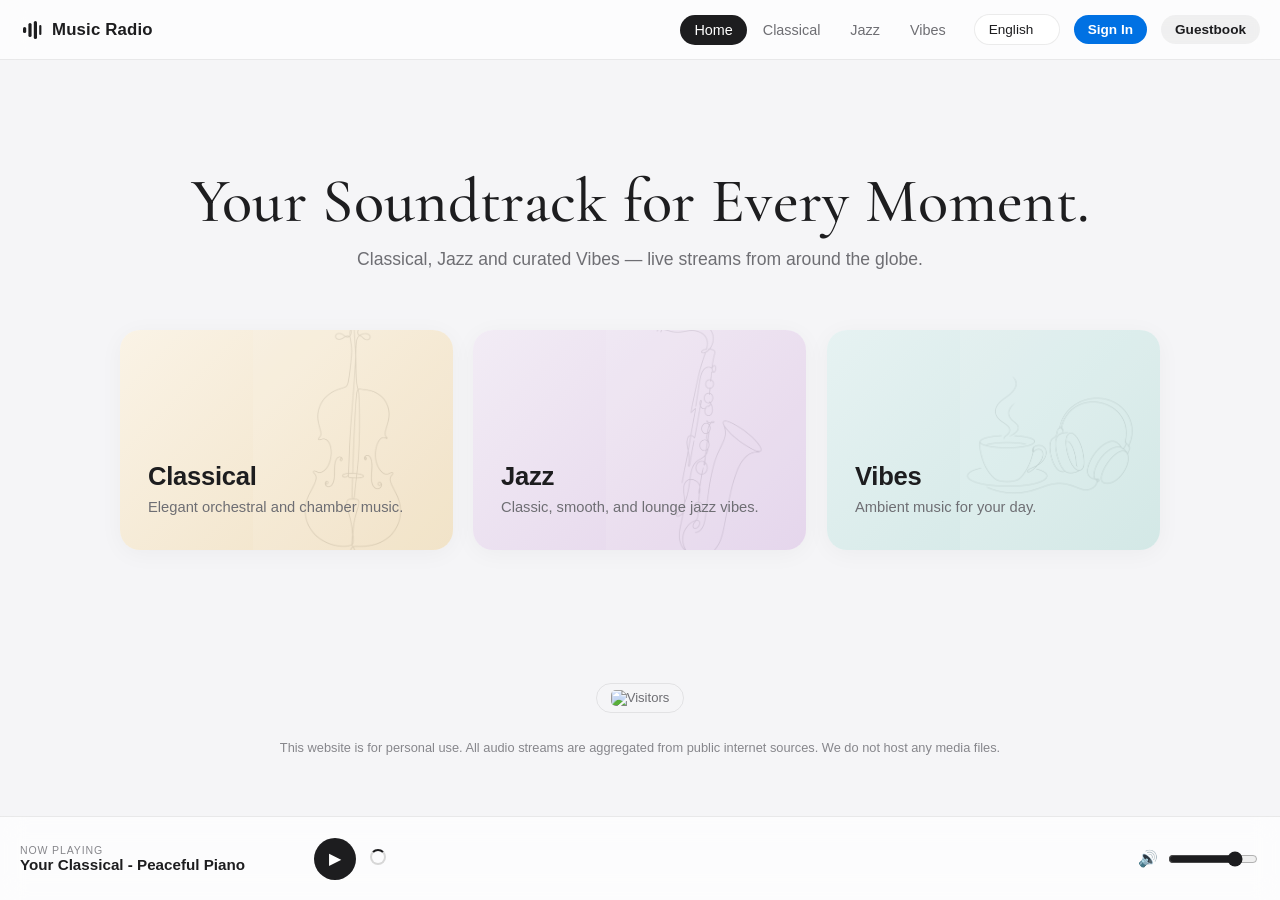
==== index.html @ c6575f0f "Heart .favorited strict state, un-heart toggle, My Favorites sidebar tab, ?v=19.0" ====
<!DOCTYPE html>
<html lang="en">
<head>
  <meta charset="UTF-8" />
  <meta name="viewport" content="width=device-width, initial-scale=1.0" />
  <meta http-equiv="Cache-Control" content="no-cache, no-store, must-revalidate" />
  <meta http-equiv="Pragma" content="no-cache" />
  <meta http-equiv="Expires" content="0" />

  <title data-i18n="home.title">Music Radio — Multi-Channel Web Radio</title>
  <meta name="description" content="Your soundtrack for every moment — Classical, Jazz and Vibes, live streams from around the globe." />
  <link rel="icon" type="image/svg+xml" href="favicon.svg?v=19.0" />
  <link rel="apple-touch-icon" href="apple-touch-icon.png?v=19.0" />

  <link rel="preconnect" href="https://fonts.googleapis.com" />
  <link rel="preconnect" href="https://fonts.gstatic.com" crossorigin />
  <link href="https://fonts.googleapis.com/css2?family=Cormorant+Garamond:ital,wght@0,300;0,400;0,500;0,600;0,700;1,400;1,500&family=Playfair+Display:ital,wght@0,400;0,600;0,700;1,400&display=swap" rel="stylesheet" />
  <link rel="stylesheet" href="css/style.css?v=19.0" />
</head>
<body data-page="home">
  <nav class="site-nav">
    <span class="nav-brand">
      <svg class="logo" width="24" height="24" viewBox="0 0 24 24" fill="none" aria-hidden="true">
        <rect x="3" y="9" width="3.2" height="6" rx="1.6"/>
        <rect x="8.4" y="5" width="3.2" height="14" rx="1.6"/>
        <rect x="13.8" y="3" width="3.2" height="18" rx="1.6"/>
        <rect x="19.2" y="7" width="2.2" height="10" rx="1.1"/>
      </svg>
      <span data-i18n="brand">Music Radio</span>
    </span>
    <div class="nav-links">
      <a href="index.html" class="active" data-i18n="nav.home">Home</a>
      <a href="classical.html" data-i18n="nav.classical">Classical</a>
      <a href="jazz.html" data-i18n="nav.jazz">Jazz</a>
      <a href="vibe.html" data-i18n="nav.vibes">Vibes</a>
      <a href="favorites.html" id="favorites-link" data-i18n="fav.title" hidden>My Favorites</a>
    </div>
    <div class="lang-wrap">
      <select id="lang-switcher" aria-label="Language"></select>
    </div>
    <div class="auth-area" id="auth-area"></div>
    <button class="nav-guestbook" id="guestbook-open" type="button" data-i18n="guestbook.title">Guestbook</button>
  </nav>

  <main class="wrap">
    <header class="hero">
      <h1 class="slogan" data-i18n="home.hero_title">Your Soundtrack for Every Moment.</h1>
      <p data-i18n="home.hero_sub">Classical, Jazz and curated Vibes — live streams from around the globe.</p>
    </header>
    <div class="portal-grid">
      <a class="portal classical" href="classical.html">
        <h2 data-i18n="home.classical_title">Classical</h2>
        <p data-i18n="home.classical_desc">Elegant orchestral and chamber music.</p>
      </a>
      <a class="portal jazz" href="jazz.html">
        <h2 data-i18n="home.jazz_title">Jazz</h2>
        <p data-i18n="home.jazz_desc">Classic, smooth, and lounge jazz vibes.</p>
      </a>
      <a class="portal vibes" href="vibe.html">
        <h2 data-i18n="home.vibes_title">Vibes</h2>
        <p data-i18n="home.vibes_desc">Ambient music for your day.</p>
      </a>
    </div>
  </main>

  <footer class="site-footer">
    <div class="visitor-badge" id="visitor-badge" aria-label="Visitors"></div>
    <p data-i18n="footer.disclaimer">This website is for personal use. All audio streams are aggregated from public internet sources. We do not host any media files.</p>
  </footer>

  <div class="audio-bar" id="audio-bar">
    <div class="np">
      <div class="np-label" data-i18n="player.now_playing">Now Playing</div>
      <div class="np-name empty" id="np-name" data-i18n="player.nothing">Select a station to begin</div>
    </div>
    <div class="controls">
      <button class="btn" id="player-toggle" aria-label="Play">
        <span data-icon>▶</span>
      </button>
    </div>
    <div class="status" id="player-status"></div>
    <div class="vol">
      <span id="vol-icon">🔊</span>
      <input type="range" id="vol-range" min="0" max="1" step="0.01" value="0.8" aria-label="Volume" />
    </div>
  </div>

  <script src="https://cdn.jsdelivr.net/npm/@supabase/supabase-js@2"></script>
  <script src="js/i18n.js?v=19.0"></script>
  <script src="js/auth.js?v=19.0"></script>
  <script src="js/guestbook.js?v=19.0"></script>
  <script src="js/favorites.js?v=19.0"></script>
  <script src="js/player.js?v=19.0"></script>
  <script src="js/counter.js?v=19.0"></script>
  <script src="js/autoplay.js?v=19.0"></script>
  <script>
    I18N.init();
    Player.init();
    Counter.init();
  </script>
</body>
</html>
---- css/style.css ----
/* ============================================================
   Music Radio — Apple Human Interface Guidelines (Light Mode)
   ============================================================ */

:root {
  --bg: #F5F5F7;
  --card: #FFFFFF;
  --text: #1D1D1F;
  --text-2: #6E6E73;
  --text-3: #86868B;
  --line: rgba(0, 0, 0, 0.08);
  --radius: 16px;
  --shadow: 0 4px 24px rgba(0, 0, 0, 0.04);
  --shadow-hover: 0 14px 34px rgba(0, 0, 0, 0.10);
  --font-sans: -apple-system, BlinkMacSystemFont, "SF Pro Display",
    "SF Pro Text", "Helvetica Neue", "Segoe UI", Roboto, Arial, sans-serif;
  --font-serif: "Playfair Display", "New York", "Iowan Old Style",
    "Palatino Linotype", Palatino, Georgia, "Times New Roman", serif;
  --font-slogan: "Cormorant Garamond", "Playfair Display", "New York",
    "Iowan Old Style", "Palatino Linotype", Palatino, Georgia, serif;
  --nav-h: 60px;
  --player-h: 84px;
  --accent: #0071E3;
}

* { box-sizing: border-box; }
html, body { margin: 0; padding: 0; }

body {
  display: flex;
  flex-direction: column;
  font-family: var(--font-sans);
  color: var(--text);
  background: var(--bg);
  min-height: 100vh;
  padding-bottom: calc(var(--player-h) + 28px);
  -webkit-font-smoothing: antialiased;
  text-rendering: optimizeLegibility;
}

/* push the footer to the absolute bottom even on short pages */
main {
  flex: 1 0 auto;
  width: 100%;
}

/* home: center the slogan + card group vertically in the free space */
body[data-page="home"] main {
  display: flex;
  flex-direction: column;
}
body[data-page="home"] .hero { margin-top: auto; }
body[data-page="home"] .portal-grid { margin-bottom: auto; }

a { color: inherit; text-decoration: none; }

/* per-page accent */
body[data-page="home"] { --accent: #0071E3; }
body[data-page="classical"] { --accent: #A67C1E; }
body[data-page="jazz"] { --accent: #8E44AD; }
body[data-page="vibes"] { --accent: #0E7C86; }
body[data-page="favorites"] { --accent: #FF3B30; }

/* ---------- Navigation (frosted glass) ---------- */
.site-nav {
  position: sticky;
  top: 0;
  z-index: 50;
  height: var(--nav-h);
  display: flex;
  align-items: center;
  gap: 4px;
  padding: 0 20px;
  background: rgba(255, 255, 255, 0.7);
  backdrop-filter: blur(12px);
  -webkit-backdrop-filter: blur(12px);
  border-bottom: 1px solid var(--line);
}

.nav-brand {
  display: flex;
  align-items: center;
  gap: 8px;
  font-weight: 700;
  font-size: 1.05rem;
  letter-spacing: 0.01em;
  margin-right: 8px;
}
.nav-brand .logo { color: var(--text); flex: 0 0 auto; }
.nav-brand .logo rect { fill: currentColor; }

.nav-links { display: flex; gap: 2px; margin-left: auto; }
.nav-links a {
  padding: 7px 14px;
  border-radius: 999px;
  font-size: 0.9rem;
  color: var(--text-2);
  transition: background 0.18s ease, color 0.18s ease;
}
.nav-links a:hover { background: rgba(0, 0, 0, 0.05); color: var(--text); }
.nav-links a.active { background: var(--text); color: #fff; }

.lang-wrap { margin-left: 10px; }
.lang-wrap select {
  appearance: none;
  -webkit-appearance: none;
  border: 1px solid var(--line);
  border-radius: 999px;
  padding: 7px 14px;
  font-size: 0.85rem;
  background: rgba(255, 255, 255, 0.8);
  color: var(--text);
  cursor: pointer;
}

/* ---------- Hero ---------- */
.hero { text-align: center; padding: 24px 20px 40px; }
.hero h1 {
  font-family: var(--font-serif);
  font-size: clamp(2.2rem, 5.5vw, 3.4rem);
  font-weight: 600;
  margin: 0 0 12px;
  letter-spacing: -0.01em;
  color: var(--text);
  animation: fadeInUp 1.5s cubic-bezier(0.16, 1, 0.3, 1) both;
}
.hero h1.slogan {
  font-family: var(--font-slogan);
  font-size: clamp(2.6rem, 6vw, 3.9rem);
  font-weight: 500;
  letter-spacing: 0.005em;
  line-height: 1.12;
  animation: elegantFadeUp 4s ease-out forwards;
}
.hero p {
  font-size: 1.1rem;
  color: var(--text-2);
  margin: 0;
  animation: elegantFadeUp 4s ease-out 0.7s both;
}

@keyframes fadeInUp {
  from { opacity: 0; transform: translateY(20px); }
  to   { opacity: 1; transform: translateY(0); }
}

@keyframes elegantFadeUp {
  from { opacity: 0; transform: translateY(28px); }
  to   { opacity: 1; transform: translateY(0); }
}

.wrap { max-width: 1080px; margin: 0 auto; padding: 0 20px; }

/* subpages breathe wider: sidebar + content share a roomier canvas */
body[data-page="classical"] .wrap,
body[data-page="jazz"] .wrap,
body[data-page="vibes"] .wrap { max-width: 1280px; }

.back-btn {
  display: inline-flex;
  align-items: center;
  gap: 7px;
  margin: 12px 0 4px;
  padding: 8px 16px;
  border-radius: 999px;
  border: 1px solid var(--line);
  background: var(--card);
  font-size: 0.88rem;
  color: var(--text);
  transition: transform 0.15s ease, box-shadow 0.15s ease;
}
.back-btn:hover { transform: translateX(-2px); box-shadow: var(--shadow); }

/* ---------- Sections & cards ---------- */
.station-section { margin: 10px 0 30px; }
.section-head {
  display: flex;
  align-items: baseline;
  justify-content: space-between;
  margin: 26px 0 12px;
}
.section-head h2 {
  margin: 0;
  font-size: 1.45rem;
  font-weight: 700;
  letter-spacing: -0.01em;
}
.section-head .count { font-size: 0.85rem; color: var(--text-3); }

.grid {
  display: grid;
  grid-template-columns: repeat(auto-fill, minmax(250px, 1fr));
  gap: 16px;
}

.card {
  background: var(--card);
  border-radius: var(--radius);
  padding: 22px 22px 24px;
  min-height: 104px;
  cursor: pointer;
  position: relative;
  box-shadow: var(--shadow);
  transition: transform 0.2s cubic-bezier(0.16, 1, 0.3, 1), box-shadow 0.2s ease;
}
.card:hover { transform: translateY(-4px); box-shadow: var(--shadow-hover); }
.card.playing { box-shadow: 0 0 0 2px var(--accent), var(--shadow); }
.card .c-name {
  font-weight: 600;
  font-size: 1rem;
  line-height: 1.3;
  padding-right: 8px;
}
.card .c-meta { font-size: 0.8rem; color: var(--text-3); margin-top: 6px; }

/* Favorites heart (bottom-right of each station card) */
.card-heart {
  position: absolute;
  bottom: 16px;
  right: 16px;
  width: 32px;
  height: 32px;
  border: none;
  border-radius: 50%;
  background: rgba(0, 0, 0, 0.04);
  color: var(--text-3);
  display: grid;
  place-items: center;
  cursor: pointer;
  padding: 0;
  transition: transform 0.15s ease, color 0.15s ease, background 0.15s ease;
}
.card-heart svg path {
  fill: transparent;
  stroke: currentColor;
  stroke-width: 1.7;
  transition: fill 0.15s ease;
}
.card-heart:hover { transform: scale(1.12); background: rgba(255, 59, 48, 0.10); color: #FF3B30; }
/* Favorited state: STRICTLY solid red regardless of hover state or device */
.card-heart.favorited,
.card-heart.favorited:hover {
  color: #FF3B30 !important;
  background: rgba(255, 59, 48, 0.10);
  border: none;
}
.card-heart.favorited svg path,
.card-heart.favorited:hover svg path {
  fill: #FF3B30 !important;
  stroke: #FF3B30 !important;
}
.card-heart.pop { animation: heartPop 0.3s ease; }
.card .c-meta { padding-right: 36px; }

@keyframes heartPop {
  0%   { transform: scale(1); }
  40%  { transform: scale(1.3); }
  100% { transform: scale(1); }
}

/* ---------- View All ---------- */
.view-all {
  display: block;
  margin: 18px auto 0;
  padding: 11px 26px;
  border-radius: 999px;
  border: 1px solid var(--line);
  background: var(--card);
  color: var(--text);
  font-size: 0.92rem;
  font-weight: 600;
  cursor: pointer;
  box-shadow: var(--shadow);
  transition: background 0.18s ease, transform 0.18s ease;
}
.view-all:hover { background: #fafafa; transform: translateY(-1px); }

/* ---------- Category navigation (sticky sidebar → mobile pills) ---------- */
.category-layout {
  display: grid;
  grid-template-columns: 230px minmax(0, 1fr);
  gap: 48px;
  align-items: start;
  margin: 20px 0 44px;
}

.category-nav {
  position: sticky;
  top: calc(var(--nav-h) + 18px);
  display: flex;
  flex-direction: column;
  gap: 3px;
  max-height: calc(100vh - var(--nav-h) - var(--player-h) - 36px);
  overflow-y: auto;
  overscroll-behavior: contain;
  padding-right: 4px;
  scrollbar-width: thin;
}

.category-nav button {
  display: flex;
  align-items: baseline;
  justify-content: space-between;
  gap: 10px;
  width: 100%;
  margin: 0;
  padding: 9px 13px;
  border: 1px solid transparent;
  border-radius: 11px;
  background: transparent;
  font-family: inherit;
  font-size: 0.9rem;
  line-height: 1.25;
  text-align: left;
  color: var(--text-2);
  cursor: pointer;
  transition: background 0.15s ease, color 0.15s ease, border-color 0.15s ease;
}
.category-nav button .cat-label { font-weight: 600; }
.category-nav button .cat-count {
  font-size: 0.74rem;
  color: var(--text-3);
  font-variant-numeric: tabular-nums;
  flex: 0 0 auto;
}
.category-nav button:hover { background: rgba(0, 0, 0, 0.045); color: var(--text); }
.category-nav button.active {
  background: var(--text);
  border-color: var(--text);
  color: #fff;
}
.category-nav button.active .cat-count { color: rgba(255, 255, 255, 0.68); }

.category-main { min-width: 0; }

/* content fade when switching category */
@keyframes stationFade {
  from { opacity: 0; transform: translateY(10px); }
  to   { opacity: 1; transform: translateY(0); }
}
.station-fade { animation: stationFade 0.28s cubic-bezier(0.16, 1, 0.3, 1) both; }

@media (prefers-reduced-motion: reduce) {
  .station-fade { animation: none; }
  .portal, .portal:hover { transition: none; transform: none; }
}

@media (max-width: 860px) {
  .category-layout {
    grid-template-columns: 1fr;
    gap: 4px;
    margin: 12px 0 32px;
  }
  .category-nav {
    position: sticky;
    top: var(--nav-h);
    z-index: 40;
    flex-direction: row;
    gap: 8px;
    max-height: none;
    overflow-x: auto;
    overflow-y: hidden;
    -webkit-overflow-scrolling: touch;
    scrollbar-width: none;
    padding: 10px 0;
    background: var(--bg);
  }
  .category-nav::-webkit-scrollbar { display: none; }
  .category-nav button {
    flex: 0 0 auto;
    width: auto;
    border-radius: 999px;
    border-color: var(--line);
    background: var(--card);
    color: var(--text);
    padding: 8px 15px;
    font-size: 0.86rem;
  }
  .category-nav button:hover { background: var(--card); }
  .category-nav button.active { background: var(--text); color: #fff; }
  .category-main { padding-top: 8px; }
}

/* ---------- Home portals ---------- */
.portal-grid {
  display: grid;
  grid-template-columns: repeat(auto-fit, minmax(260px, 1fr));
  align-items: stretch;
  gap: 20px;
  margin: 20px 0 44px;
  perspective: 1200px;
}
.portal {
  border-radius: 20px;
  padding: 32px 28px;
  min-height: 220px;
  height: 100%;
  position: relative;
  display: flex;
  flex-direction: column;
  justify-content: flex-end;
  overflow: hidden;
  color: var(--text);
  box-shadow: var(--shadow);
  transform-style: preserve-3d;
  transition: transform 0.4s cubic-bezier(0.22, 1, 0.36, 1), box-shadow 0.4s ease-out;
  will-change: transform;
}
.portal:hover {
  transform: rotateX(3deg) rotateY(-6deg) scale(1.02);
  box-shadow: 0 26px 52px rgba(0, 0, 0, 0.12);
}
.portal h2 { margin: 0 0 6px; font-size: 1.6rem; letter-spacing: -0.01em; position: relative; z-index: 1; }
.portal p { margin: 0; font-size: 0.92rem; color: var(--text-2); line-height: 1.45; position: relative; z-index: 1; }
.portal.classical { background: linear-gradient(135deg, #faf3e6, #f0e0c2); }
.portal.jazz { background: linear-gradient(135deg, #f2ecf5, #e3d2ea); }
.portal.vibes { background: linear-gradient(135deg, #e6f2f2, #cfe6e4); }

/* Watermark background images (subtle, right-anchored, cropped) */
.portal::after {
  content: "";
  position: absolute;
  top: 0;
  right: 0;
  bottom: 0;
  width: 60%;
  background-size: cover;
  background-position: center right;
  background-repeat: no-repeat;
  opacity: 0.10;
  pointer-events: none;
  z-index: 0;
}
.portal.classical::after { background-image: url("../assets/cello-bg.jpg"); }
.portal.jazz::after { background-image: url("../assets/sax-bg.jpg"); }
.portal.vibes::after { background-image: url("../assets/cafes-bg.jpg"); }

/* ---------- Footer ---------- */
.site-footer {
  width: 100%;
  max-width: 1080px;
  margin: 30px auto 0;
  padding: 20px;
  text-align: center;
  font-size: 0.8rem;
  color: var(--text-3);
}
.visitor-badge {
  display: inline-block;
  padding: 6px 14px;
  border-radius: 999px;
  border: 1px solid var(--line);
  margin-bottom: 14px;
  font-size: 0.82rem;
  color: var(--text-2);
}

/* ---------- Persistent audio player (light frosted) ---------- */
.audio-bar {
  position: fixed;
  left: 0;
  right: 0;
  bottom: 0;
  height: var(--player-h);
  z-index: 100;
  display: flex;
  align-items: center;
  gap: 14px;
  padding: 0 20px;
  background: rgba(255, 255, 255, 0.72);
  backdrop-filter: blur(12px);
  -webkit-backdrop-filter: blur(12px);
  border-top: 1px solid var(--line);
  color: var(--text);
}

.audio-bar .np { min-width: 0; flex: 0 1 280px; }
.audio-bar .np .np-label {
  font-size: 0.66rem;
  text-transform: uppercase;
  letter-spacing: 0.08em;
  color: var(--text-3);
}
.audio-bar .np .np-name {
  font-size: 0.95rem;
  font-weight: 600;
  white-space: nowrap;
  overflow: hidden;
  text-overflow: ellipsis;
}
.audio-bar .np .np-name.empty { color: var(--text-3); font-weight: 400; }

.audio-bar .controls { display: flex; align-items: center; gap: 10px; }
.audio-bar .btn {
  width: 42px;
  height: 42px;
  border-radius: 50%;
  border: none;
  cursor: pointer;
  display: grid;
  place-items: center;
  background: var(--text);
  color: #fff;
  font-size: 1rem;
  transition: transform 0.12s ease, background 0.15s ease;
}
.audio-bar .btn:hover { background: #000; }
.audio-bar .btn:active { transform: scale(0.94); }
.audio-bar .btn.playing { background: var(--accent); }

/* Buffering: hide the play/pause glyph and show a subtle spinner */
.audio-bar .btn.buffering [data-icon] { display: none; }
.audio-bar .btn.buffering::before {
  content: "";
  width: 15px;
  height: 15px;
  border: 2px solid rgba(255, 255, 255, 0.35);
  border-top-color: #fff;
  border-radius: 50%;
  animation: spin 0.8s linear infinite;
}

.audio-bar .status { font-size: 0.78rem; color: var(--text-3); flex: 0 0 auto; }
.audio-bar .vol { display: flex; align-items: center; gap: 8px; margin-left: auto; }
.audio-bar .vol input[type="range"] { width: 90px; accent-color: var(--text); }

.spin {
  display: inline-block;
  width: 16px;
  height: 16px;
  border: 2px solid rgba(0, 0, 0, 0.15);
  border-top-color: var(--text);
  border-radius: 50%;
  animation: spin 0.8s linear infinite;
}
@keyframes spin { to { transform: rotate(360deg); } }

/* ---------- Responsive ---------- */
@media (max-width: 640px) {
  .audio-bar { gap: 10px; padding: 0 12px; }
  .audio-bar .np { flex: 0 1 140px; }
  .audio-bar .vol { display: none; }
  .nav-brand { font-size: 0.95rem; }
  .nav-links a { padding: 6px 10px; font-size: 0.82rem; }
  .grid { grid-template-columns: 1fr; }
  .hero { padding: 24px 16px 28px; }
}

/* ---------- Auth (Supabase) ---------- */
.auth-area {
  display: flex;
  align-items: center;
  gap: 8px;
  margin-left: 10px;
}

.auth-signin,
.auth-signout,
.auth-chip {
  padding: 7px 14px;
  border-radius: 999px;
  font-size: 0.85rem;
  font-weight: 600;
  border: none;
  cursor: pointer;
  white-space: nowrap;
  transition: transform 0.15s ease, background 0.18s ease, color 0.18s ease,
    opacity 0.15s ease;
}
.auth-signin:active,
.auth-signout:active { transform: scale(0.96); }

.auth-signin {
  background: var(--accent);
  color: #fff;
}
.auth-signin:hover { opacity: 0.9; }

.auth-signout {
  background: transparent;
  border: 1px solid var(--line);
  color: var(--text-2);
}
.auth-signout:hover { background: rgba(0, 0, 0, 0.05); color: var(--text); }

.auth-chip {
  display: inline-flex;
  align-items: center;
  gap: 6px;
  max-width: 150px;
  overflow: hidden;
  text-overflow: ellipsis;
  background: rgba(0, 0, 0, 0.05);
  color: var(--text);
  font-weight: 500;
  cursor: default;
}

/* modal overlay */
.auth-overlay {
  position: fixed;
  inset: 0;
  z-index: 200;
  display: flex;
  align-items: center;
  justify-content: center;
  padding: 20px;
  background: rgba(0, 0, 0, 0.32);
  backdrop-filter: blur(8px);
  -webkit-backdrop-filter: blur(8px);
}
.auth-overlay[hidden] { display: none; }

.auth-modal {
  position: relative;
  width: 100%;
  max-width: 400px;
  background: var(--card);
  border-radius: 20px;
  padding: 32px 28px 26px;
  box-shadow: 0 24px 64px rgba(0, 0, 0, 0.16);
  animation: authFade 0.3s cubic-bezier(0.16, 1, 0.3, 1) both;
}

@keyframes authFade {
  from { opacity: 0; transform: translateY(14px) scale(0.98); }
  to   { opacity: 1; transform: translateY(0) scale(1); }
}

.auth-close {
  position: absolute;
  top: 14px;
  right: 14px;
  width: 30px;
  height: 30px;
  border-radius: 50%;
  border: none;
  background: rgba(0, 0, 0, 0.05);
  color: var(--text-2);
  font-size: 0.8rem;
  cursor: pointer;
  transition: background 0.15s ease;
}
.auth-close:hover { background: rgba(0, 0, 0, 0.1); }

.auth-title { margin: 0 0 6px; font-size: 1.45rem; font-weight: 700; letter-spacing: -0.01em; }
.auth-sub { margin: 0 0 22px; font-size: 0.88rem; color: var(--text-2); }

.auth-label {
  display: block;
  margin: 0 0 6px;
  font-size: 0.8rem;
  font-weight: 600;
  color: var(--text-2);
}

.auth-input {
  width: 100%;
  padding: 11px 14px;
  margin-bottom: 14px;
  border: 1px solid var(--line);
  border-radius: 12px;
  background: var(--bg);
  color: var(--text);
  font-family: inherit;
  font-size: 0.92rem;
  transition: border-color 0.15s ease, box-shadow 0.15s ease;
}
.auth-input:focus {
  outline: none;
  border-color: var(--accent);
  box-shadow: 0 0 0 3px rgba(0, 113, 227, 0.12);
  background: var(--card);
}

.auth-error,
.auth-note {
  margin: 0 0 14px;
  padding: 9px 12px;
  border-radius: 10px;
  font-size: 0.82rem;
  line-height: 1.4;
}
.auth-error { background: rgba(215, 0, 21, 0.08); color: #c7000f; }
.auth-note { background: rgba(0, 113, 227, 0.08); color: var(--accent); }
.auth-error[hidden], .auth-note[hidden] { display: none; }

.auth-submit {
  width: 100%;
  padding: 12px;
  border: none;
  border-radius: 999px;
  background: var(--accent);
  color: #fff;
  font-family: inherit;
  font-size: 0.92rem;
  font-weight: 600;
  cursor: pointer;
  transition: opacity 0.15s ease, transform 0.15s ease;
}
.auth-submit:hover { opacity: 0.9; }
.auth-submit:active { transform: scale(0.98); }
.auth-submit:disabled { opacity: 0.55; cursor: default; }

.auth-switch { margin: 18px 0 0; text-align: center; }
.auth-switch button {
  background: none;
  border: none;
  color: var(--accent);
  font-family: inherit;
  font-size: 0.85rem;
  font-weight: 600;
  cursor: pointer;
}
.auth-switch button:hover { text-decoration: underline; }

/* Honeypot: visually hidden, but a real text input (bots fill it, humans never see it) */
.hp-field {
  opacity: 0;
  position: absolute;
  z-index: -1;
  left: -9999px;
  pointer-events: none;
}

/* Toast (HIG-style dark pill, top center under the nav) */
.toast {
  position: fixed;
  top: calc(var(--nav-h) + 16px);
  left: 50%;
  transform: translateX(-50%) translateY(-8px);
  background: var(--text);
  color: #fff;
  font-size: 0.85rem;
  font-weight: 500;
  padding: 10px 18px;
  border-radius: 999px;
  box-shadow: 0 10px 30px rgba(0, 0, 0, 0.22);
  z-index: 300;
  max-width: min(92vw, 440px);
  text-align: center;
  opacity: 0;
  pointer-events: none;
  transition: opacity 0.25s ease, transform 0.25s ease;
}
.toast.show { opacity: 1; transform: translateX(-50%) translateY(0); }

/* "My Favorites" header link (visible only when signed in) */
.nav-links .nav-favorites::before { content: "♥ "; }

/* Favorites page */
.fav-empty {
  text-align: center;
  color: var(--text-3);
  font-size: 0.9rem;
  padding: 40px 0;
}

/* sign-up success panel (email confirmation pending) */
.auth-success { text-align: center; padding: 4px 0 2px; }
.auth-success-badge {
  width: 56px;
  height: 56px;
  border-radius: 50%;
  background: rgba(52, 199, 89, 0.12);
  color: #34c759;
  font-size: 1.6rem;
  font-weight: 700;
  display: grid;
  place-items: center;
  margin: 0 auto 16px;
}
.auth-success-msg {
  margin: 0 0 20px;
  font-size: 0.9rem;
  color: var(--text-2);
  line-height: 1.5;
}

@media (max-width: 640px) {
  .auth-chip { max-width: 96px; }
  .auth-signout { padding: 6px 10px; font-size: 0.78rem; }
  .auth-signin { padding: 6px 12px; font-size: 0.8rem; }
}

@media (prefers-reduced-motion: reduce) {
  .auth-modal { animation: none; }
  .guestbook-modal { animation: none; }
}

/* ---------- Guestbook (Supabase) ---------- */
.nav-guestbook {
  margin-left: 10px;
  padding: 7px 14px;
  border-radius: 999px;
  border: none;
  background: rgba(0, 0, 0, 0.05);
  color: var(--text);
  font-family: inherit;
  font-size: 0.85rem;
  font-weight: 600;
  cursor: pointer;
  white-space: nowrap;
  transition: background 0.18s ease, transform 0.15s ease;
}
.nav-guestbook:hover { background: rgba(0, 0, 0, 0.1); }
.nav-guestbook:active { transform: scale(0.96); }

.guestbook-overlay {
  position: fixed;
  inset: 0;
  z-index: 200;
  display: flex;
  align-items: center;
  justify-content: center;
  padding: 20px;
  background: rgba(0, 0, 0, 0.32);
  backdrop-filter: blur(10px);
  -webkit-backdrop-filter: blur(10px);
}
.guestbook-overlay[hidden] { display: none; }

.guestbook-modal {
  position: relative;
  width: 100%;
  max-width: 520px;
  max-height: min(80vh, 720px);
  display: flex;
  flex-direction: column;
  background: var(--card);
  border-radius: 20px;
  padding: 28px 26px 22px;
  box-shadow: 0 24px 64px rgba(0, 0, 0, 0.16);
  animation: authFade 0.3s cubic-bezier(0.16, 1, 0.3, 1) both;
}

.guestbook-head { padding-right: 34px; }
.guestbook-title { margin: 0 0 4px; font-size: 1.45rem; font-weight: 700; letter-spacing: -0.01em; }
.guestbook-sub { margin: 0; font-size: 0.88rem; color: var(--text-2); }

.guestbook-body {
  display: flex;
  flex-direction: column;
  min-height: 0;
  margin-top: 16px;
}

.gb-textarea { resize: vertical; min-height: 84px; }

.gb-feed {
  flex: 1;
  min-height: 0;
  overflow-y: auto;
  margin-top: 18px;
  padding-top: 14px;
  border-top: 1px solid var(--line);
  scrollbar-width: thin;
}
.gb-empty { text-align: center; color: var(--text-3); font-size: 0.85rem; padding: 14px 0; }
.gb-item {
  padding: 10px 12px;
  border-radius: 12px;
  background: rgba(0, 0, 0, 0.03);
  margin-bottom: 10px;
}
.gb-item-head {
  display: flex;
  justify-content: space-between;
  align-items: baseline;
  gap: 10px;
  margin-bottom: 3px;
}
.gb-item-name { font-weight: 600; font-size: 0.85rem; color: var(--text); }
.gb-item-time { font-size: 0.7rem; color: var(--text-3); white-space: nowrap; }
.gb-item-text { margin: 0; font-size: 0.9rem; color: var(--text-2); line-height: 1.45; word-break: break-word; }

/* ---------- Mobile header (≤768px): wrap into two rows, keep every control visible ---------- */
@media (max-width: 768px) {
  .site-nav {
    position: static;
    flex-wrap: wrap;
    height: auto;
    padding: 8px 12px;
    row-gap: 6px;
  }
  .nav-brand { font-size: 0.92rem; }
  .nav-links {
    order: 5;
    width: 100%;
    margin-left: 0;
    flex-wrap: wrap;
    gap: 2px;
  }
  .nav-links a { padding: 6px 11px; font-size: 0.8rem; }
  .lang-wrap { order: 2; margin-left: auto; }
  .lang-wrap select { padding: 5px 10px; font-size: 0.75rem; }
  .auth-area { order: 3; margin-left: 8px; }
  .nav-guestbook { order: 4; margin-left: 8px; padding: 6px 11px; font-size: 0.78rem; }
  .auth-chip { max-width: 90px; }
  .auth-signout { padding: 5px 10px; font-size: 0.75rem; }
  .auth-signin { padding: 5px 11px; font-size: 0.78rem; }
  .category-nav { top: 0; }
}
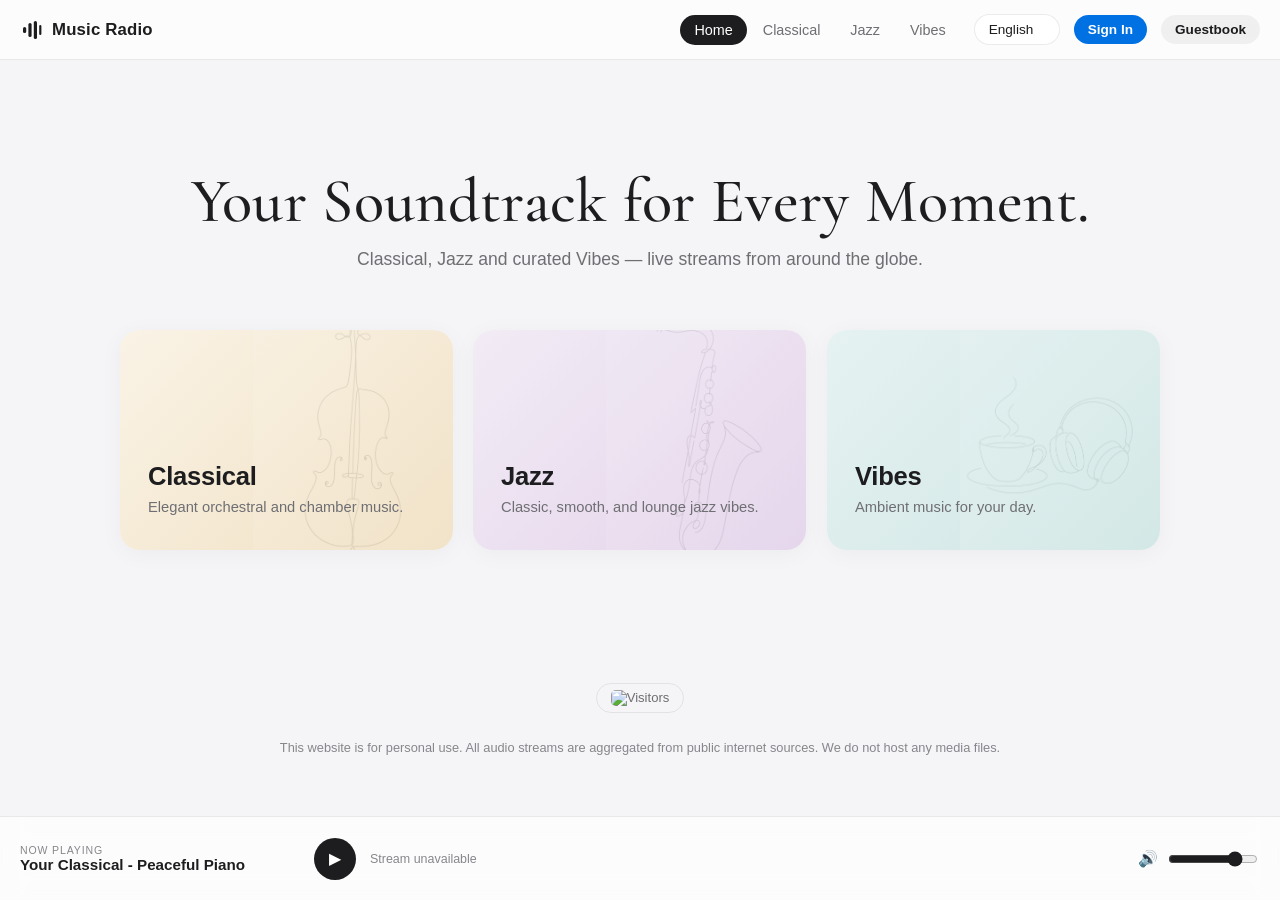
==== commit 8332832f: "Surface real Supabase errors on screen (red toast) for diagnosis, ?v=21.0" ====
--- a/index.html
+++ b/index.html
@@ -9,13 +9,13 @@
 
   <title data-i18n="home.title">Music Radio — Multi-Channel Web Radio</title>
   <meta name="description" content="Your soundtrack for every moment — Classical, Jazz and Vibes, live streams from around the globe." />
-  <link rel="icon" type="image/svg+xml" href="favicon.svg?v=19.0" />
-  <link rel="apple-touch-icon" href="apple-touch-icon.png?v=19.0" />
+  <link rel="icon" type="image/svg+xml" href="favicon.svg?v=21.0" />
+  <link rel="apple-touch-icon" href="apple-touch-icon.png?v=21.0" />
 
   <link rel="preconnect" href="https://fonts.googleapis.com" />
   <link rel="preconnect" href="https://fonts.gstatic.com" crossorigin />
   <link href="https://fonts.googleapis.com/css2?family=Cormorant+Garamond:ital,wght@0,300;0,400;0,500;0,600;0,700;1,400;1,500&family=Playfair+Display:ital,wght@0,400;0,600;0,700;1,400&display=swap" rel="stylesheet" />
-  <link rel="stylesheet" href="css/style.css?v=19.0" />
+  <link rel="stylesheet" href="css/style.css?v=21.0" />
 </head>
 <body data-page="home">
   <nav class="site-nav">
@@ -86,13 +86,13 @@
   </div>
 
   <script src="https://cdn.jsdelivr.net/npm/@supabase/supabase-js@2"></script>
-  <script src="js/i18n.js?v=19.0"></script>
-  <script src="js/auth.js?v=19.0"></script>
-  <script src="js/guestbook.js?v=19.0"></script>
-  <script src="js/favorites.js?v=19.0"></script>
-  <script src="js/player.js?v=19.0"></script>
-  <script src="js/counter.js?v=19.0"></script>
-  <script src="js/autoplay.js?v=19.0"></script>
+  <script src="js/i18n.js?v=21.0"></script>
+  <script src="js/auth.js?v=21.0"></script>
+  <script src="js/guestbook.js?v=21.0"></script>
+  <script src="js/favorites.js?v=21.0"></script>
+  <script src="js/player.js?v=21.0"></script>
+  <script src="js/counter.js?v=21.0"></script>
+  <script src="js/autoplay.js?v=21.0"></script>
   <script>
     I18N.init();
     Player.init();
--- a/css/style.css
+++ b/css/style.css
@@ -237,17 +237,19 @@
   transition: fill 0.15s ease;
 }
 .card-heart:hover { transform: scale(1.12); background: rgba(255, 59, 48, 0.10); color: #FF3B30; }
-/* Favorited state: STRICTLY solid red regardless of hover state or device */
-.card-heart.favorited,
-.card-heart.favorited:hover {
-  color: #FF3B30 !important;
+/* Favorited state: STRICTLY solid red regardless of hover state or device.
+   Applied PERMANENTLY as a class, never via :hover/:active. */
+.card-heart.is-favorited,
+.card-heart.is-favorited:hover {
+  fill: #ff3b30 !important;
+  color: #ff3b30 !important;
   background: rgba(255, 59, 48, 0.10);
   border: none;
 }
-.card-heart.favorited svg path,
-.card-heart.favorited:hover svg path {
-  fill: #FF3B30 !important;
-  stroke: #FF3B30 !important;
+.card-heart.is-favorited svg path,
+.card-heart.is-favorited:hover svg path {
+  fill: #ff3b30 !important;
+  stroke: #ff3b30 !important;
 }
 .card-heart.pop { animation: heartPop 0.3s ease; }
 .card .c-meta { padding-right: 36px; }
@@ -744,6 +746,13 @@
   transition: opacity 0.25s ease, transform 0.25s ease;
 }
 .toast.show { opacity: 1; transform: translateX(-50%) translateY(0); }
+.toast.toast-error {
+  background: #B00020;
+  font-size: 0.8rem;
+  line-height: 1.4;
+  text-align: left;
+  word-break: break-word;
+}
 
 /* "My Favorites" header link (visible only when signed in) */
 .nav-links .nav-favorites::before { content: "♥ "; }
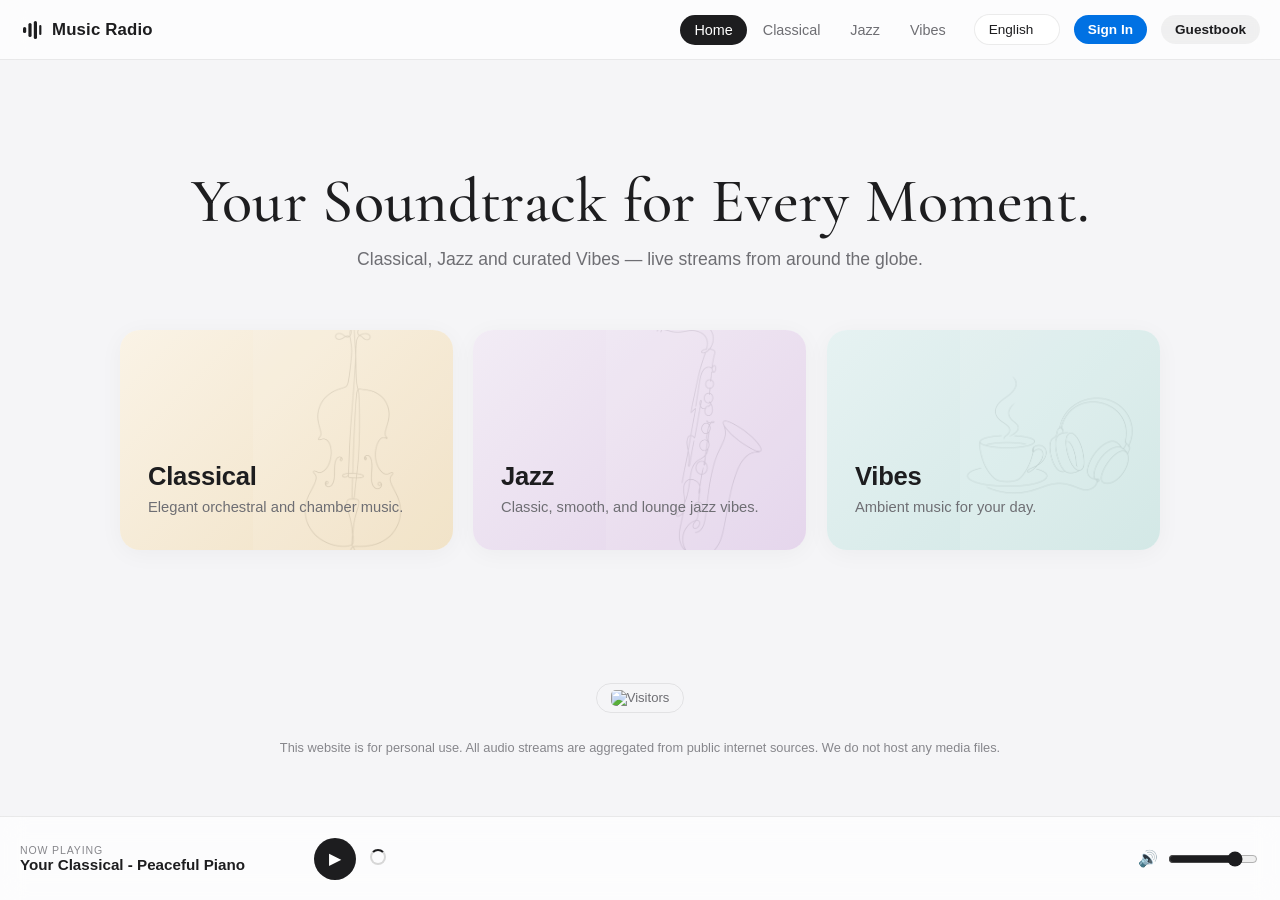
==== commit cc52a964: "Fix invalid API key: replace placeholder *** with real anon key in favorites.js + guestbook.js, ?v=2" ====
--- a/index.html
+++ b/index.html
@@ -9,13 +9,13 @@
 
   <title data-i18n="home.title">Music Radio — Multi-Channel Web Radio</title>
   <meta name="description" content="Your soundtrack for every moment — Classical, Jazz and Vibes, live streams from around the globe." />
-  <link rel="icon" type="image/svg+xml" href="favicon.svg?v=21.0" />
-  <link rel="apple-touch-icon" href="apple-touch-icon.png?v=21.0" />
+  <link rel="icon" type="image/svg+xml" href="favicon.svg?v=22.0" />
+  <link rel="apple-touch-icon" href="apple-touch-icon.png?v=22.0" />
 
   <link rel="preconnect" href="https://fonts.googleapis.com" />
   <link rel="preconnect" href="https://fonts.gstatic.com" crossorigin />
   <link href="https://fonts.googleapis.com/css2?family=Cormorant+Garamond:ital,wght@0,300;0,400;0,500;0,600;0,700;1,400;1,500&family=Playfair+Display:ital,wght@0,400;0,600;0,700;1,400&display=swap" rel="stylesheet" />
-  <link rel="stylesheet" href="css/style.css?v=21.0" />
+  <link rel="stylesheet" href="css/style.css?v=22.0" />
 </head>
 <body data-page="home">
   <nav class="site-nav">
@@ -86,13 +86,13 @@
   </div>
 
   <script src="https://cdn.jsdelivr.net/npm/@supabase/supabase-js@2"></script>
-  <script src="js/i18n.js?v=21.0"></script>
-  <script src="js/auth.js?v=21.0"></script>
-  <script src="js/guestbook.js?v=21.0"></script>
-  <script src="js/favorites.js?v=21.0"></script>
-  <script src="js/player.js?v=21.0"></script>
-  <script src="js/counter.js?v=21.0"></script>
-  <script src="js/autoplay.js?v=21.0"></script>
+  <script src="js/i18n.js?v=22.0"></script>
+  <script src="js/auth.js?v=22.0"></script>
+  <script src="js/guestbook.js?v=22.0"></script>
+  <script src="js/favorites.js?v=22.0"></script>
+  <script src="js/player.js?v=22.0"></script>
+  <script src="js/counter.js?v=22.0"></script>
+  <script src="js/autoplay.js?v=22.0"></script>
   <script>
     I18N.init();
     Player.init();
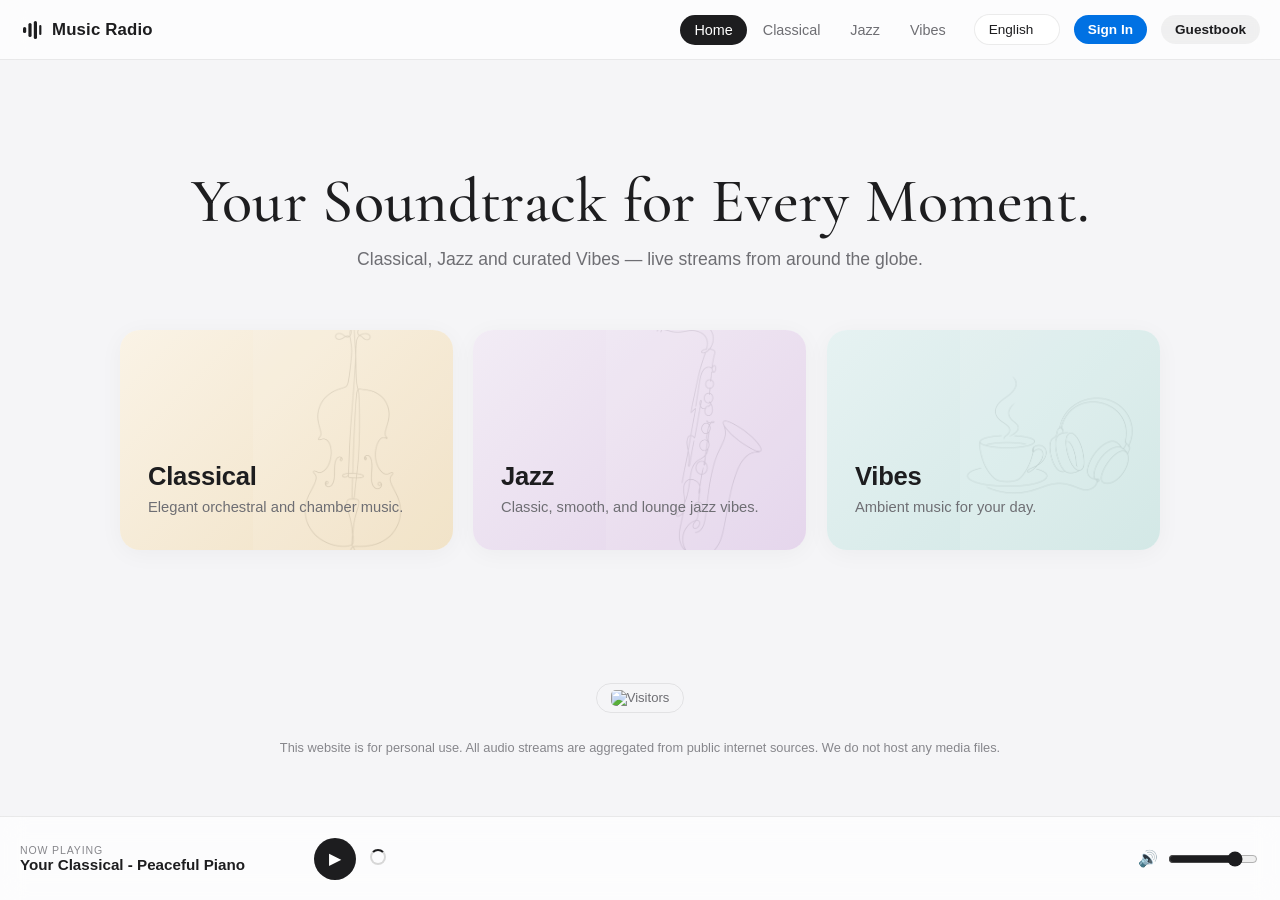
==== commit 67e28860: "Player resilience: 15s timeout, URL-array fallback with circuit breaker (max 3), Classic FM Calm mir" ====
--- a/index.html
+++ b/index.html
@@ -9,13 +9,13 @@
 
   <title data-i18n="home.title">Music Radio — Multi-Channel Web Radio</title>
   <meta name="description" content="Your soundtrack for every moment — Classical, Jazz and Vibes, live streams from around the globe." />
-  <link rel="icon" type="image/svg+xml" href="favicon.svg?v=22.0" />
-  <link rel="apple-touch-icon" href="apple-touch-icon.png?v=22.0" />
+  <link rel="icon" type="image/svg+xml" href="favicon.svg?v=27.0" />
+  <link rel="apple-touch-icon" href="apple-touch-icon.png?v=27.0" />
 
   <link rel="preconnect" href="https://fonts.googleapis.com" />
   <link rel="preconnect" href="https://fonts.gstatic.com" crossorigin />
   <link href="https://fonts.googleapis.com/css2?family=Cormorant+Garamond:ital,wght@0,300;0,400;0,500;0,600;0,700;1,400;1,500&family=Playfair+Display:ital,wght@0,400;0,600;0,700;1,400&display=swap" rel="stylesheet" />
-  <link rel="stylesheet" href="css/style.css?v=22.0" />
+  <link rel="stylesheet" href="css/style.css?v=27.0" />
 </head>
 <body data-page="home">
   <nav class="site-nav">
@@ -86,13 +86,13 @@
   </div>
 
   <script src="https://cdn.jsdelivr.net/npm/@supabase/supabase-js@2"></script>
-  <script src="js/i18n.js?v=22.0"></script>
-  <script src="js/auth.js?v=22.0"></script>
-  <script src="js/guestbook.js?v=22.0"></script>
-  <script src="js/favorites.js?v=22.0"></script>
-  <script src="js/player.js?v=22.0"></script>
-  <script src="js/counter.js?v=22.0"></script>
-  <script src="js/autoplay.js?v=22.0"></script>
+  <script src="js/i18n.js?v=27.0"></script>
+  <script src="js/auth.js?v=27.0"></script>
+  <script src="js/guestbook.js?v=27.0"></script>
+  <script src="js/favorites.js?v=27.0"></script>
+  <script src="js/player.js?v=27.0"></script>
+  <script src="js/counter.js?v=27.0"></script>
+  <script src="js/autoplay.js?v=27.0"></script>
   <script>
     I18N.init();
     Player.init();
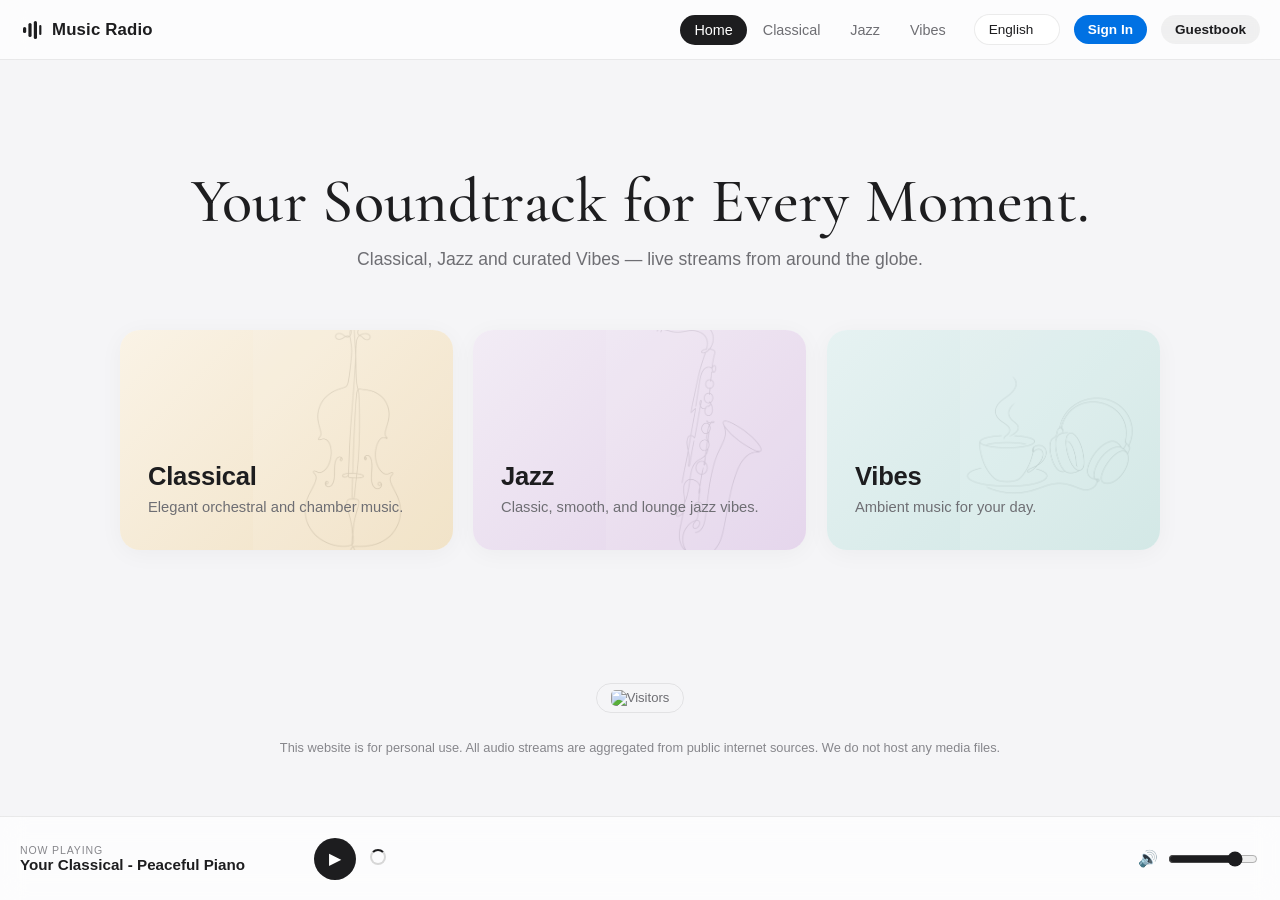
==== commit 8ed20082: "Mid-stream stall recovery: iOS dead-buffer fix, 15s recovery timer, buffer flush (src=''+load()), ?v" ====
--- a/index.html
+++ b/index.html
@@ -9,13 +9,13 @@
 
   <title data-i18n="home.title">Music Radio — Multi-Channel Web Radio</title>
   <meta name="description" content="Your soundtrack for every moment — Classical, Jazz and Vibes, live streams from around the globe." />
-  <link rel="icon" type="image/svg+xml" href="favicon.svg?v=27.0" />
-  <link rel="apple-touch-icon" href="apple-touch-icon.png?v=27.0" />
+  <link rel="icon" type="image/svg+xml" href="favicon.svg?v=28.0" />
+  <link rel="apple-touch-icon" href="apple-touch-icon.png?v=28.0" />
 
   <link rel="preconnect" href="https://fonts.googleapis.com" />
   <link rel="preconnect" href="https://fonts.gstatic.com" crossorigin />
   <link href="https://fonts.googleapis.com/css2?family=Cormorant+Garamond:ital,wght@0,300;0,400;0,500;0,600;0,700;1,400;1,500&family=Playfair+Display:ital,wght@0,400;0,600;0,700;1,400&display=swap" rel="stylesheet" />
-  <link rel="stylesheet" href="css/style.css?v=27.0" />
+  <link rel="stylesheet" href="css/style.css?v=28.0" />
 </head>
 <body data-page="home">
   <nav class="site-nav">
@@ -86,13 +86,13 @@
   </div>
 
   <script src="https://cdn.jsdelivr.net/npm/@supabase/supabase-js@2"></script>
-  <script src="js/i18n.js?v=27.0"></script>
-  <script src="js/auth.js?v=27.0"></script>
-  <script src="js/guestbook.js?v=27.0"></script>
-  <script src="js/favorites.js?v=27.0"></script>
-  <script src="js/player.js?v=27.0"></script>
-  <script src="js/counter.js?v=27.0"></script>
-  <script src="js/autoplay.js?v=27.0"></script>
+  <script src="js/i18n.js?v=28.0"></script>
+  <script src="js/auth.js?v=28.0"></script>
+  <script src="js/guestbook.js?v=28.0"></script>
+  <script src="js/favorites.js?v=28.0"></script>
+  <script src="js/player.js?v=28.0"></script>
+  <script src="js/counter.js?v=28.0"></script>
+  <script src="js/autoplay.js?v=28.0"></script>
   <script>
     I18N.init();
     Player.init();
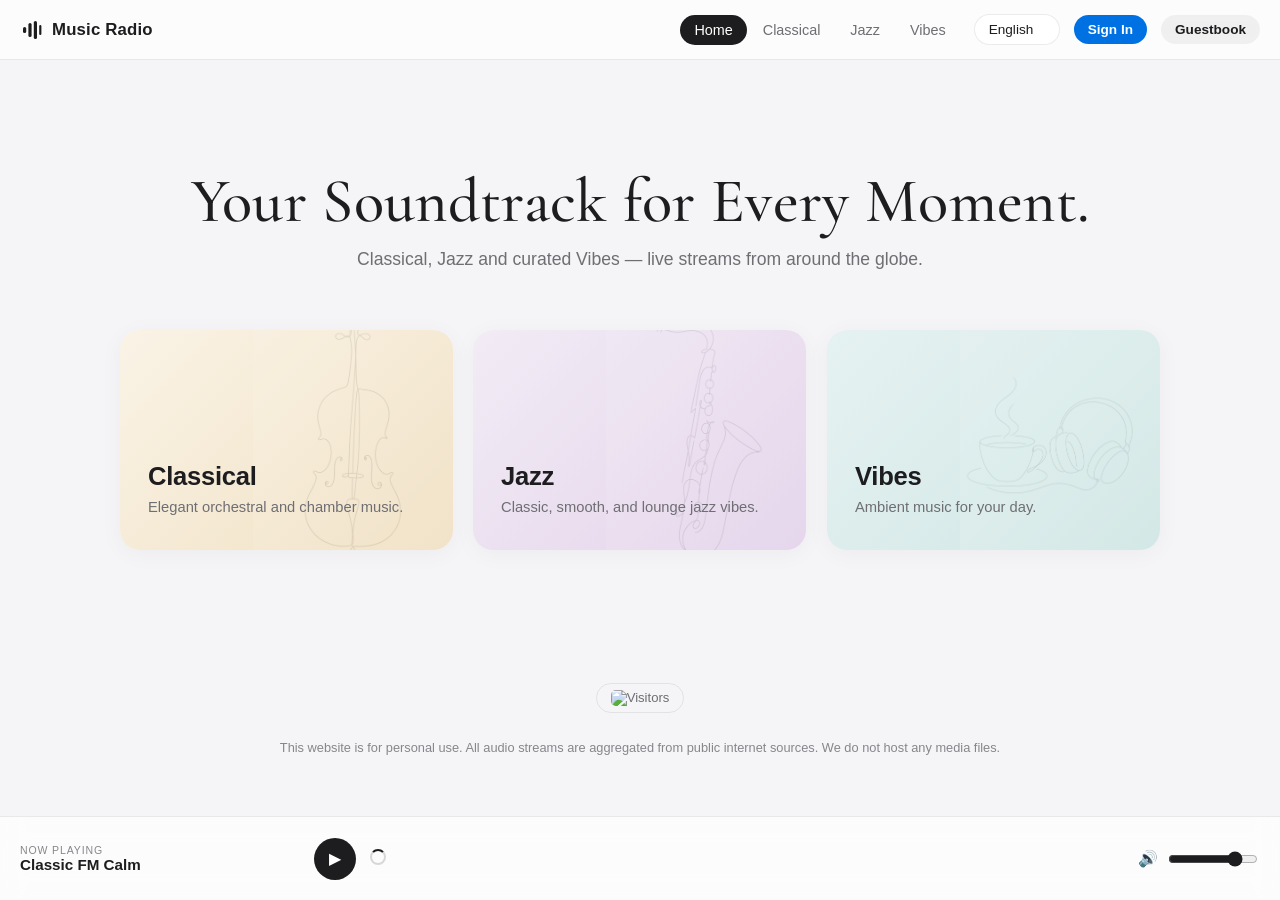
==== commit bc8c18dd: "Classic FM Calm VIP: default station on Home+Classical, infinite 14-URL mirror loop, strict pause pr" ====
--- a/index.html
+++ b/index.html
@@ -9,13 +9,13 @@
 
   <title data-i18n="home.title">Music Radio — Multi-Channel Web Radio</title>
   <meta name="description" content="Your soundtrack for every moment — Classical, Jazz and Vibes, live streams from around the globe." />
-  <link rel="icon" type="image/svg+xml" href="favicon.svg?v=28.0" />
-  <link rel="apple-touch-icon" href="apple-touch-icon.png?v=28.0" />
+  <link rel="icon" type="image/svg+xml" href="favicon.svg?v=32.0" />
+  <link rel="apple-touch-icon" href="apple-touch-icon.png?v=32.0" />
 
   <link rel="preconnect" href="https://fonts.googleapis.com" />
   <link rel="preconnect" href="https://fonts.gstatic.com" crossorigin />
   <link href="https://fonts.googleapis.com/css2?family=Cormorant+Garamond:ital,wght@0,300;0,400;0,500;0,600;0,700;1,400;1,500&family=Playfair+Display:ital,wght@0,400;0,600;0,700;1,400&display=swap" rel="stylesheet" />
-  <link rel="stylesheet" href="css/style.css?v=28.0" />
+  <link rel="stylesheet" href="css/style.css?v=32.0" />
 </head>
 <body data-page="home">
   <nav class="site-nav">
@@ -86,13 +86,13 @@
   </div>
 
   <script src="https://cdn.jsdelivr.net/npm/@supabase/supabase-js@2"></script>
-  <script src="js/i18n.js?v=28.0"></script>
-  <script src="js/auth.js?v=28.0"></script>
-  <script src="js/guestbook.js?v=28.0"></script>
-  <script src="js/favorites.js?v=28.0"></script>
-  <script src="js/player.js?v=28.0"></script>
-  <script src="js/counter.js?v=28.0"></script>
-  <script src="js/autoplay.js?v=28.0"></script>
+  <script src="js/i18n.js?v=32.0"></script>
+  <script src="js/auth.js?v=32.0"></script>
+  <script src="js/guestbook.js?v=32.0"></script>
+  <script src="js/favorites.js?v=32.0"></script>
+  <script src="js/player.js?v=32.0"></script>
+  <script src="js/counter.js?v=32.0"></script>
+  <script src="js/autoplay.js?v=32.0"></script>
   <script>
     I18N.init();
     Player.init();
